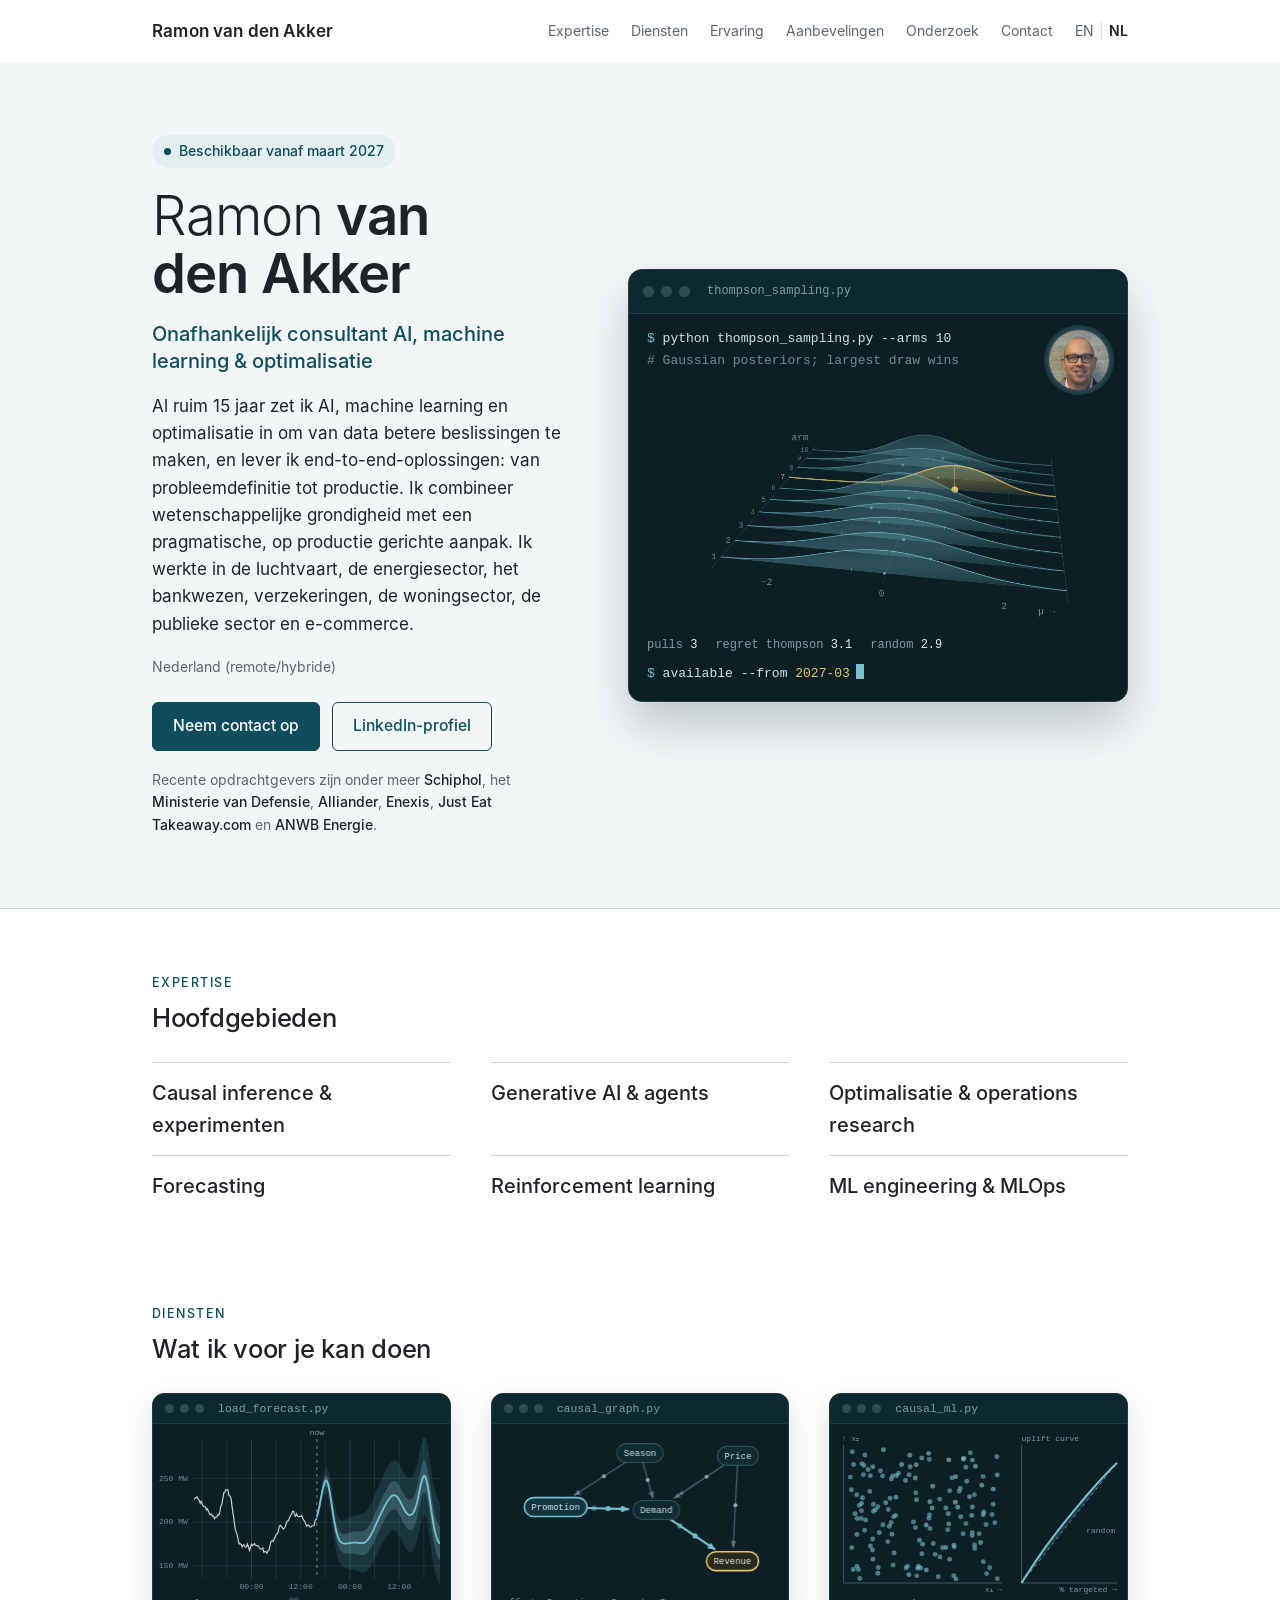
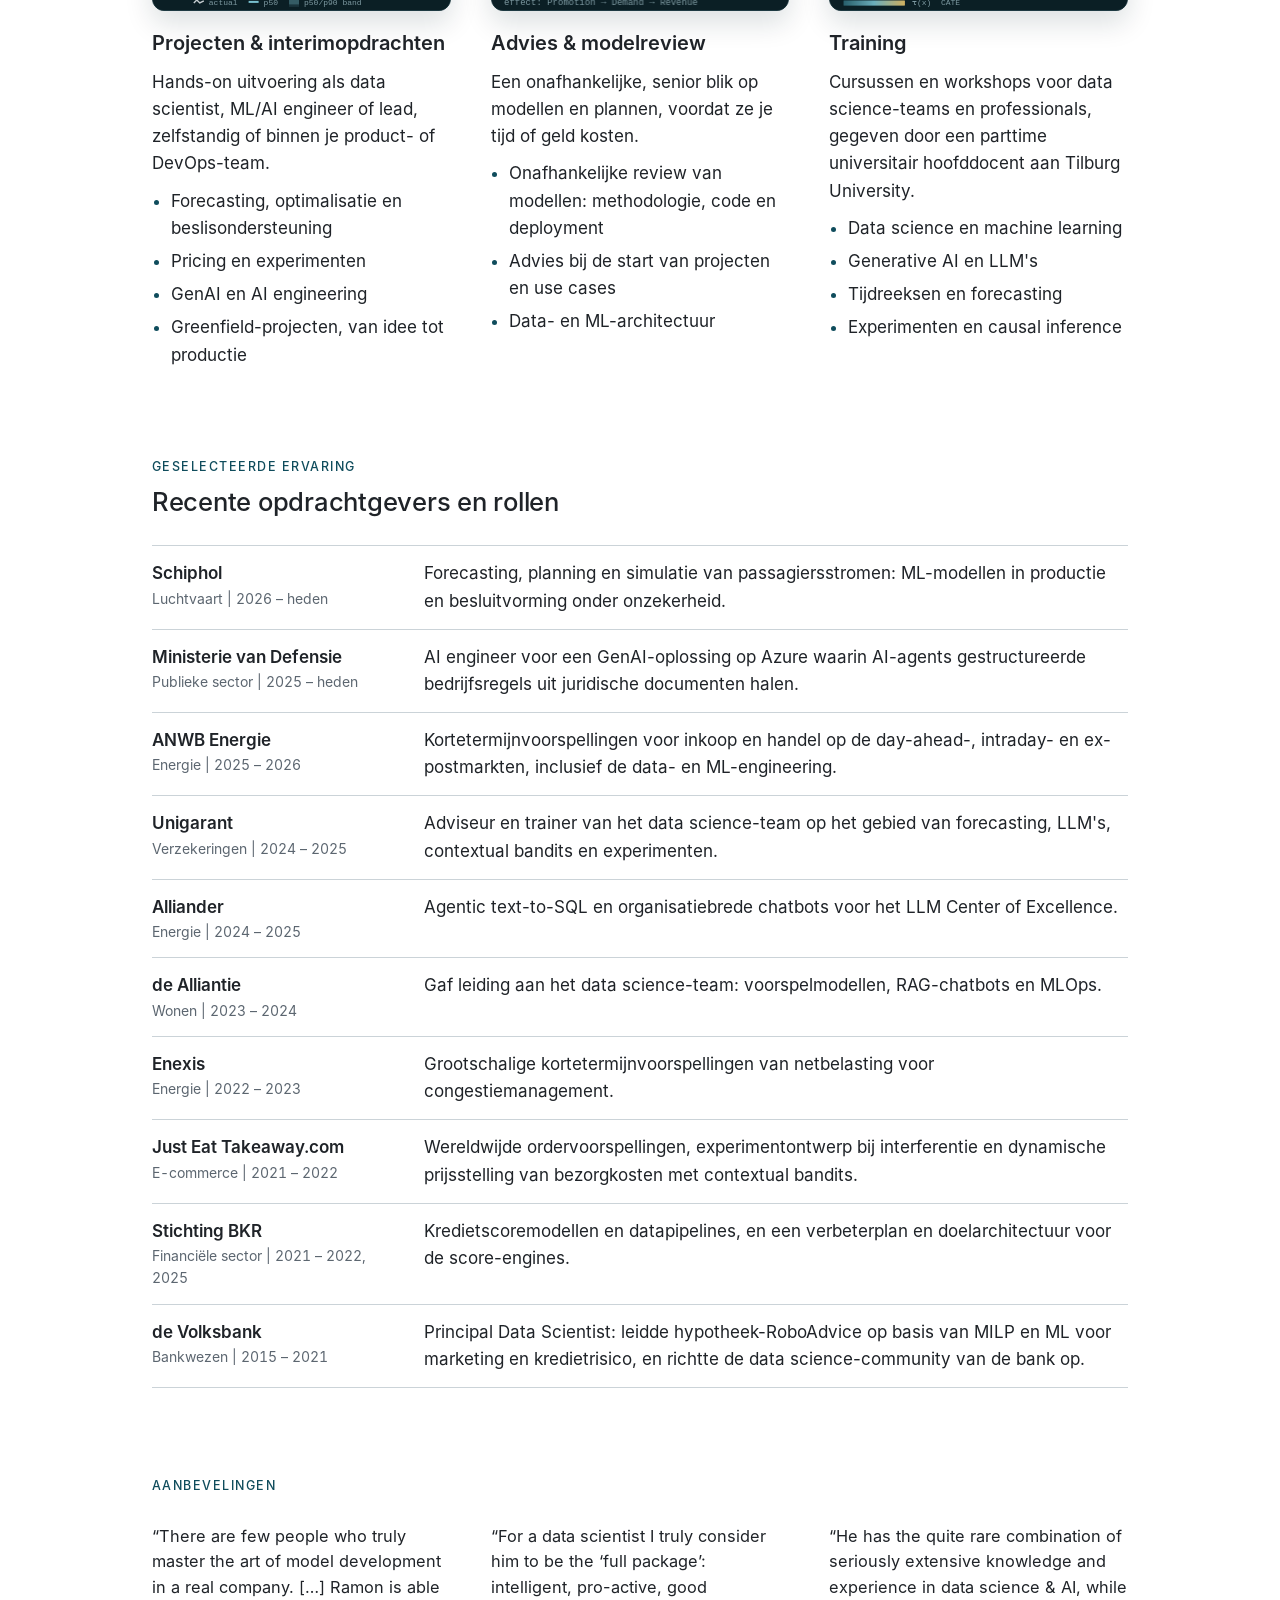
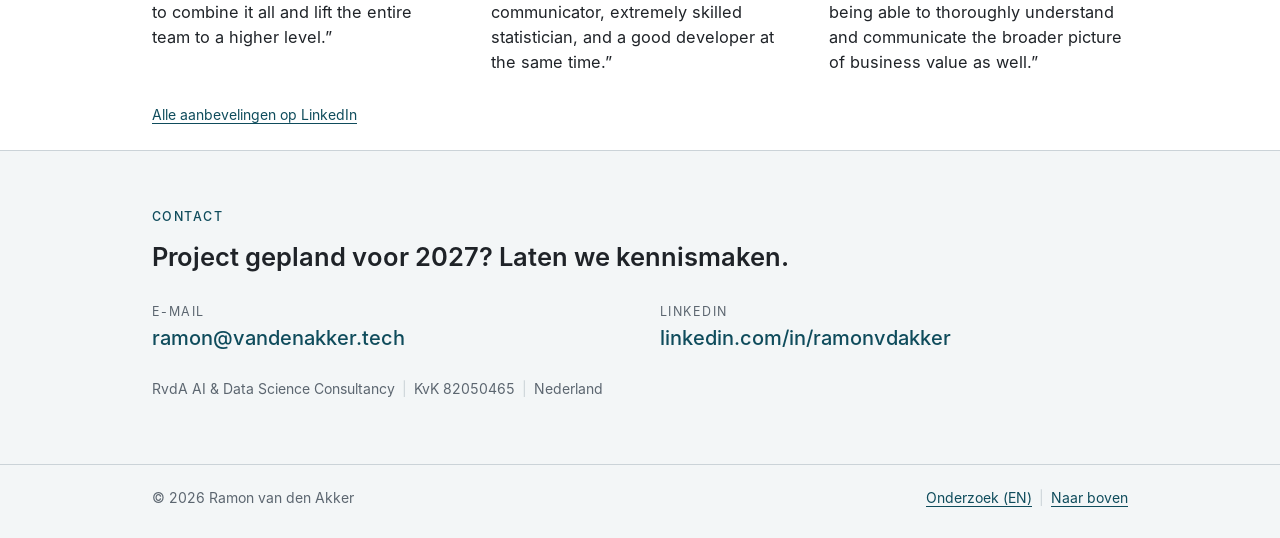
==== nl/index.html @ ed84de66 "vandenakker.tech: static site (EN/NL, research page, animated visuals) Hero: Gaussian Thompson sampl" ====
<!doctype html>
<html lang="nl">
<head>
<meta charset="utf-8">
<meta name="viewport" content="width=device-width, initial-scale=1, viewport-fit=cover">
<title>Ramon van den Akker | Consultant AI, ML &amp; optimalisatie</title>
<meta name="description" content="Onafhankelijk consultant AI, machine learning en optimalisatie. Ruim 15 jaar ervaring in het omzetten van data in betere beslissingen, end-to-end van probleem tot productie. Beschikbaar vanaf maart 2027.">
<link rel="canonical" href="https://vandenakker.tech/nl/">
<link rel="alternate" hreflang="en" href="https://vandenakker.tech/">
<link rel="alternate" hreflang="nl" href="https://vandenakker.tech/nl/">
<link rel="alternate" hreflang="x-default" href="https://vandenakker.tech/">
<meta property="og:locale" content="nl_NL">
<meta property="og:locale:alternate" content="en_US">
<meta property="og:type" content="profile">
<meta property="og:title" content="Ramon van den Akker | Onafhankelijk consultant AI, machine learning &amp; optimalisatie">
<meta property="og:description" content="Onafhankelijk consultant AI, machine learning en optimalisatie met ruim 15 jaar ervaring in end-to-end-oplossingen. Beschikbaar vanaf maart 2027.">
<meta property="og:url" content="https://vandenakker.tech/nl/">
<meta property="og:image" content="https://vandenakker.tech/assets/og-image.png">
<meta property="og:image:width" content="1200">
<meta property="og:image:height" content="630">
<meta name="twitter:card" content="summary_large_image">
<meta name="theme-color" content="#0F4C5C">
<link rel="icon" href="../favicon.svg" type="image/svg+xml">
<link rel="apple-touch-icon" href="../assets/apple-touch-icon.png">
<link rel="preload" href="../assets/fonts/Inter-Regular.woff2" as="font" type="font/woff2" crossorigin>
<link rel="stylesheet" href="../assets/style.css">
<link rel="stylesheet" href="../assets/services.css">
<script type="application/ld+json">
{
  "@context": "https://schema.org",
  "@graph": [
    {
      "@type": "Person",
      "@id": "https://vandenakker.tech/#person",
      "name": "Ramon van den Akker",
      "jobTitle": "Independent AI, Machine Learning & Optimization Consultant",
      "url": "https://vandenakker.tech/",
      "image": "https://vandenakker.tech/assets/photo.jpg",
      "email": "ramon@vandenakker.tech",
      "worksFor": {"@id": "https://vandenakker.tech/#business"},
      "sameAs": ["https://www.linkedin.com/in/ramonvdakker"],
      "affiliation": {"@type": "CollegeOrUniversity", "name": "Tilburg University"},
      "alumniOf": {"@type": "CollegeOrUniversity", "name": "Tilburg University"},
      "knowsAbout": ["Machine learning", "Operations research", "Mathematical optimization", "Forecasting", "Causal inference", "Generative AI", "MLOps", "Reinforcement learning"]
    },
    {
      "@type": "ProfessionalService",
      "@id": "https://vandenakker.tech/#business",
      "name": "RvdA AI & Data Science Consultancy",
      "url": "https://vandenakker.tech/",
      "email": "ramon@vandenakker.tech",
      "founder": {"@id": "https://vandenakker.tech/#person"},
      "areaServed": "NL",
      "identifier": {"@type": "PropertyValue", "propertyID": "KvK", "value": "82050465"}
    }
  ]
}
</script>
</head>
<body>

<header class="topbar">
  <div class="wrap">
    <a class="mark" href="#top">Ramon van den Akker</a>
    <nav class="nav" aria-label="Secties">
      <a href="#expertise">Expertise</a>
      <a href="#services">Diensten</a>
      <a href="#experience">Ervaring</a>
      <a href="#recommendations">Aanbevelingen</a>
      <a class="nav-keep" href="../research/index.html" hreflang="en">Onderzoek</a>
      <a class="nav-contact" href="#contact">Contact</a>
      <span class="lang"><a href="../index.html" hreflang="en" lang="en">EN</a><span class="sep" aria-hidden="true">|</span><strong aria-current="true">NL</strong></span>
    </nav>
  </div>
</header>

<main id="top">

<section class="hero" aria-labelledby="hero-title">
  <div class="wrap">
    <div class="hero-text">
      <p class="badge">Beschikbaar vanaf maart 2027</p>
      <h1 id="hero-title">Ramon <strong>van den Akker</strong></h1>
      <p class="tagline">Onafhankelijk consultant AI, machine learning &amp; optimalisatie</p>
      <p class="lede">Al ruim 15 jaar zet ik AI, machine learning en optimalisatie in om van data betere beslissingen
        te maken, en lever ik end-to-end-oplossingen: van probleemdefinitie tot productie. Ik combineer wetenschappelijke
        grondigheid met een pragmatische, op productie gerichte aanpak. Ik werkte in de luchtvaart,
        de energiesector, het bankwezen, verzekeringen, de woningsector, de publieke sector en e-commerce.</p>
      <p class="facts">Nederland (remote/hybride)</p>
      <div class="actions">
        <a class="btn btn-primary" href="mailto:ramon@vandenakker.tech?subject=Project%202027">Neem contact op</a>
        <a class="btn btn-secondary" href="https://www.linkedin.com/in/ramonvdakker">LinkedIn-profiel</a>
      </div>
      <p class="clients">Recente opdrachtgevers zijn onder meer <strong>Schiphol</strong>, het <strong>Ministerie van Defensie</strong>, <strong>Alliander</strong>, <strong>Enexis</strong>, <strong>Just Eat Takeaway.com</strong> en <strong>ANWB Energie</strong>.</p>
    </div>
    <div class="hero-vis" aria-hidden="true">
      <div class="term">
        <div class="term-bar"><i></i><i></i><i></i><span>thompson_sampling.py</span></div>
        <div class="term-body">
          <div class="hero-photo"><img src="../assets/photo.jpg" width="480" height="480" alt=""></div>
          <p><span class="tp">$</span> python thompson_sampling.py --arms 10</p>
          <p class="tc"># Gaussian posteriors; largest draw wins</p>
          <canvas class="bandit" width="880" height="470"></canvas>
          <p class="term-stats"><span>pulls <b data-k="pulls">0</b></span><span>regret thompson <b data-k="match">–</b></span><span>random <b data-k="regret">–</b></span></p>
          <p><span class="tp">$</span> available --from <span class="ts">2027-03</span><span class="cur"></span></p>
        </div>
      </div>
    </div>
  </div>
</section>

<section class="section" id="expertise" aria-labelledby="expertise-title">
  <div class="wrap">
    <div class="section-head">
      <p class="eyebrow">Expertise</p>
      <h2 id="expertise-title">Hoofdgebieden</h2>
    </div>
    <ul class="topics">
      <li>Causal inference &amp; experimenten</li>
      <li>Generative AI &amp; agents</li>
      <li>Optimalisatie &amp; operations research</li>
      <li>Forecasting</li>
      <li>Reinforcement learning</li>
      <li>ML engineering &amp; MLOps</li>
    </ul>
  </div>
</section>

<section class="section" id="services" aria-labelledby="services-title">
  <div class="wrap">
    <div class="section-head">
      <p class="eyebrow">Diensten</p>
      <h2 id="services-title">Wat ik voor je kan doen</h2>
    </div>
    <div class="services">
      <div class="service">
        <figure class="viz" data-viz="forecast"><div class="viz-bar" aria-hidden="true"><i></i><i></i><i></i><span>load_forecast.py</span></div><canvas aria-hidden="true"></canvas><figcaption class="viz-caption">Probabilistische voorspelling van de netbelasting per kwartier: gemeten belasting, p50-voorspelling en 50%/90%-banden die breder worden met de horizon.</figcaption></figure>
        <h3>Projecten &amp; interimopdrachten</h3>
        <p>Hands-on uitvoering als data scientist, ML/AI engineer of lead, zelfstandig of binnen je product- of DevOps-team.</p>
        <ul>
          <li>Forecasting, optimalisatie en beslisondersteuning</li>
          <li>Pricing en experimenten</li>
          <li>GenAI en AI engineering</li>
          <li>Greenfield-projecten, van idee tot productie</li>
        </ul>
      </div>
      <div class="service">
        <figure class="viz" data-viz="dag"><div class="viz-bar" aria-hidden="true"><i></i><i></i><i></i><span>causal_graph.py</span></div><canvas aria-hidden="true"></canvas><figcaption class="viz-caption">Causale graaf: het effect van een promotie op de omzet, met een backdoor-pad via het seizoen dat wordt gesloten door voor het seizoen te corrigeren.</figcaption></figure>
        <h3>Advies &amp; modelreview</h3>
        <p>Een onafhankelijke, senior blik op modellen en plannen, voordat ze je tijd of geld kosten.</p>
        <ul>
          <li>Onafhankelijke review van modellen: methodologie, code en deployment</li>
          <li>Advies bij de start van projecten en use cases</li>
          <li>Data- en ML-architectuur</li>
        </ul>
      </div>
      <div class="service">
        <figure class="viz" data-viz="uplift"><div class="viz-bar" aria-hidden="true"><i></i><i></i><i></i><span>causal_ml.py</span></div><canvas aria-hidden="true"></canvas><figcaption class="viz-caption">Causal machine learning: geschatte individuele behandeleffecten over twee kenmerken, en de bijbehorende uplift-curve boven willekeurige selectie.</figcaption></figure>
        <h3>Training</h3>
        <p>Cursussen en workshops voor data science-teams en professionals, gegeven door een parttime universitair hoofddocent aan Tilburg University.</p>
        <ul>
          <li>Data science en machine learning</li>
          <li>Generative AI en LLM's</li>
          <li>Tijdreeksen en forecasting</li>
          <li>Experimenten en causal inference</li>
        </ul>
      </div>
    </div>
  </div>
</section>

<section class="section" id="experience" aria-labelledby="experience-title">
  <div class="wrap">
    <div class="section-head">
      <p class="eyebrow">Geselecteerde ervaring</p>
      <h2 id="experience-title">Recente opdrachtgevers en rollen</h2>
    </div>
    <ul class="rows">
      <li><span class="label">Schiphol<span class="meta">Luchtvaart | 2026 – heden</span></span><p>Forecasting, planning en simulatie van passagiersstromen: ML-modellen in productie en besluitvorming onder onzekerheid.</p></li>
      <li><span class="label">Ministerie van Defensie<span class="meta">Publieke sector | 2025 – heden</span></span><p>AI engineer voor een GenAI-oplossing op Azure waarin AI-agents gestructureerde bedrijfsregels uit juridische documenten halen.</p></li>
      <li><span class="label">ANWB Energie<span class="meta">Energie | 2025 – 2026</span></span><p>Kortetermijnvoorspellingen voor inkoop en handel op de day-ahead-, intraday- en ex-postmarkten, inclusief de data- en ML-engineering.</p></li>
      <li><span class="label">Unigarant<span class="meta">Verzekeringen | 2024 – 2025</span></span><p>Adviseur en trainer van het data science-team op het gebied van forecasting, LLM's, contextual bandits en experimenten.</p></li>
      <li><span class="label">Alliander<span class="meta">Energie | 2024 – 2025</span></span><p>Agentic text-to-SQL en organisatiebrede chatbots voor het LLM Center of Excellence.</p></li>
      <li><span class="label">de Alliantie<span class="meta">Wonen | 2023 – 2024</span></span><p>Gaf leiding aan het data science-team: voorspelmodellen, RAG-chatbots en MLOps.</p></li>
      <li><span class="label">Enexis<span class="meta">Energie | 2022 – 2023</span></span><p>Grootschalige kortetermijnvoorspellingen van netbelasting voor congestiemanagement.</p></li>
      <li><span class="label">Just Eat Takeaway.com<span class="meta">E-commerce | 2021 – 2022</span></span><p>Wereldwijde ordervoorspellingen, experimentontwerp bij interferentie en dynamische prijsstelling van bezorgkosten met contextual bandits.</p></li>
      <li><span class="label">Stichting BKR<span class="meta">Financiële sector | 2021 – 2022, 2025</span></span><p>Kredietscoremodellen en datapipelines, en een verbeterplan en doelarchitectuur voor de score-engines.</p></li>
      <li><span class="label">de Volksbank<span class="meta">Bankwezen | 2015 – 2021</span></span><p>Principal Data Scientist: leidde hypotheek-RoboAdvice op basis van MILP en ML voor marketing en kredietrisico, en richtte de data science-community van de bank op.</p></li>
    </ul>
  </div>
</section>

<section class="section" id="recommendations" aria-labelledby="recommendations-title">
  <div class="wrap">
    <div class="section-head">
      <p class="eyebrow">Aanbevelingen</p>
      <h2 id="recommendations-title" class="visually-hidden">Wat collega's zeggen</h2>
    </div>
    <div class="quotes">
      <figure>
        <blockquote><p>“There are few people who truly master the art of model development in a real company. […] Ramon is able to combine it all and lift the entire team to a higher level.”</p></blockquote>
      </figure>
      <figure>
        <blockquote><p>“For a data scientist I truly consider him to be the ‘full package’: intelligent, pro-active, good communicator, extremely skilled statistician, and a good developer at the same time.”</p></blockquote>
      </figure>
      <figure>
        <blockquote><p>“He has the quite rare combination of seriously extensive knowledge and experience in data science &amp; AI, while being able to thoroughly understand and communicate the broader picture of business value as well.”</p></blockquote>
      </figure>
    </div>
    <p class="more"><a href="https://www.linkedin.com/in/ramonvdakker/details/recommendations/">Alle aanbevelingen op LinkedIn</a></p>
  </div>
</section>

<section class="contact" id="contact" aria-labelledby="contact-title">
  <div class="wrap">
    <div class="section-head">
      <p class="eyebrow">Contact</p>
      <h2 id="contact-title" class="contact-title">Project gepland voor 2027? Laten we kennismaken.</h2>
    </div>
    <div class="contact-grid">
      <dl>
        <div><dt>E-mail</dt><dd><a href="mailto:ramon@vandenakker.tech">ramon@vandenakker.tech</a></dd></div>
      </dl>
      <dl>
        <div><dt>LinkedIn</dt><dd><a href="https://www.linkedin.com/in/ramonvdakker">linkedin.com/in/ramonvdakker</a></dd></div>
      </dl>
    </div>
    <p class="business">RvdA AI &amp; Data Science Consultancy<span class="sep" aria-hidden="true">|</span>KvK 82050465<span class="sep" aria-hidden="true">|</span>Nederland</p>
  </div>
</section>

</main>

<footer>
  <div class="wrap">
    <span>© 2026 Ramon van den Akker</span>
    <span><a href="../research/index.html" hreflang="en">Onderzoek (EN)</a><span class="sep" aria-hidden="true">|</span><a href="#top">Naar boven</a></span>
  </div>
</footer>

<script src="../assets/bandit.js" defer></script>
<script src="../assets/services.js" defer></script>
</body>
</html>
---- assets/style.css ----
/* vandenakker.tech | single-column consultant site, same identity as the CV (Inter, petrol accent)
   Layout: one reading column (max 1040px) with label/content rows; hairlines instead of cards. */

@font-face { font-family: "Inter"; font-weight: 300; font-style: normal; font-display: swap; src: url("fonts/Inter-Light.woff2") format("woff2"); }
@font-face { font-family: "Inter"; font-weight: 400; font-style: normal; font-display: swap; src: url("fonts/Inter-Regular.woff2") format("woff2"); }
@font-face { font-family: "Inter"; font-weight: 500; font-style: normal; font-display: swap; src: url("fonts/Inter-Medium.woff2") format("woff2"); }
@font-face { font-family: "Inter"; font-weight: 600; font-style: normal; font-display: swap; src: url("fonts/Inter-SemiBold.woff2") format("woff2"); }

:root {
  --bg: #FFFFFF;
  --band: #F3F6F7;          /* faint petrol-tinted band behind hero and contact */
  --ink: #1F2328;
  --muted: #5C6670;
  --hairline: #CBD3D8;
  --accent: #0F4C5C;
  --accent-ink: #FFFFFF;    /* text on accent buttons */
  --accent-soft: #E3EEF0;   /* availability badge */
  --font: "Inter", "Segoe UI", Roboto, "Helvetica Neue", Arial, sans-serif;
  --step--1: 0.875rem;
  --step-0: 1.0625rem;
  --step-1: 1.25rem;
  --step-2: 1.6rem;
  --step-3: clamp(2.2rem, 1.6rem + 2.6vw, 3.4rem);
  --measure: 66ch;
  --wrap: 1040px;
}
@media (prefers-color-scheme: dark) {
  :root:not([data-theme="light"]) {
    --bg: #0E1416; --band: #141C1F; --ink: #E6EBED; --muted: #9AA7AE; --hairline: #2B373C;
    --accent: #79C0CF; --accent-ink: #0B1F25; --accent-soft: #17323A; color-scheme: dark;
  }
}
:root[data-theme="dark"] {
  --bg: #0E1416; --band: #141C1F; --ink: #E6EBED; --muted: #9AA7AE; --hairline: #2B373C;
  --accent: #79C0CF; --accent-ink: #0B1F25; --accent-soft: #17323A; color-scheme: dark;
}

*, *::before, *::after { box-sizing: border-box; }
html { -webkit-text-size-adjust: 100%; scroll-behavior: smooth; }
@media (prefers-reduced-motion: reduce) { html { scroll-behavior: auto; } }
body {
  margin: 0;
  background: var(--bg);
  color: var(--ink);
  font-family: var(--font);
  font-size: var(--step-0);
  line-height: 1.6;
  font-feature-settings: "calt" 0;
}
img { max-width: 100%; height: auto; display: block; }
a { color: var(--accent); text-underline-offset: 0.18em; text-decoration-thickness: 1px; }
a:hover { text-decoration-thickness: 2px; }
:focus-visible { outline: 2px solid var(--accent); outline-offset: 3px; border-radius: 2px; }
h1, h2, h3 { text-wrap: balance; margin: 0; }
p { margin: 0; }

.wrap {
  max-width: var(--wrap);
  margin-inline: auto;
  padding-left: max(16px, env(safe-area-inset-left, 0px));
  padding-right: max(16px, env(safe-area-inset-right, 0px));
}
@media (min-width: 720px) {
  .wrap { padding-left: max(32px, env(safe-area-inset-left, 0px)); padding-right: max(32px, env(safe-area-inset-right, 0px)); }
}

/* ------------------------------------------------------------ top bar */
.topbar .wrap { display: flex; align-items: center; justify-content: space-between; gap: 16px; padding-block: 18px; }
.mark { font-weight: 600; color: var(--ink); text-decoration: none; letter-spacing: 0.01em; }
.mark span { color: var(--accent); }
.nav { display: flex; gap: 22px; font-size: var(--step--1); }
.nav a { color: var(--muted); text-decoration: none; }
.nav a:hover { color: var(--ink); }
.lang { color: var(--muted); white-space: nowrap; }
.lang strong { color: var(--ink); font-weight: 600; }
.lang .sep { padding-inline: 0.35em; }
.nav .lang a { color: var(--muted); }
@media (max-width: 429px) { .nav .nav-keep:not([aria-current]) { display: none; } }
@media (max-width: 719px) { .mark { white-space: nowrap; font-size: 0.95rem; } .nav { gap: 14px; } }
@media (max-width: 719px) { .nav > a:not(.nav-contact):not(.nav-keep) { display: none; } }

/* ------------------------------------------------------------ hero */
.hero {
  --hero-bg: var(--band);
  position: relative; overflow: hidden; background: var(--hero-bg); color: var(--ink); border-bottom: 1px solid var(--hairline);
}
.hero-text { min-width: 0; display: grid; gap: 18px; max-width: 34rem; }
.badge {
  justify-self: start; display: inline-flex; align-items: center; gap: 8px;
  background: var(--accent-soft); color: var(--accent); font-weight: 500; font-size: var(--step--1);
  padding: 5px 12px; border-radius: 999px;
}
.badge::before { content: ""; width: 7px; height: 7px; border-radius: 50%; background: var(--accent); }
.hero h1 { font-size: var(--step-3); line-height: 1.08; font-weight: 300; letter-spacing: -0.02em; }
.hero h1 strong { font-weight: 600; }
.tagline { font-size: var(--step-1); font-weight: 500; color: var(--accent); line-height: 1.35; }
.lede { max-width: var(--measure); color: var(--ink); }
.lede em { font-style: normal; font-weight: 600; }
.facts { font-size: var(--step--1); color: var(--muted); }
.sep { color: var(--hairline); padding-inline: 0.5em; }
.actions { display: flex; flex-wrap: wrap; gap: 12px; margin-top: 6px; }
.btn {
  display: inline-flex; align-items: center; gap: 8px; padding: 11px 20px; border-radius: 6px;
  font-weight: 500; font-size: 0.975rem; text-decoration: none; border: 1px solid var(--accent);
}
.btn-primary { background: var(--accent); color: var(--accent-ink); }
.btn-secondary { color: var(--accent); background: transparent; }
.btn:hover { text-decoration: none; filter: brightness(1.08); }

/* Hero visual: terminal running a live Thompson-sampling bandit (assets/bandit.js) + portrait */
.hero-vis { position: relative; width: 100%; max-width: 520px; justify-self: center; margin-top: 28px; }
.term {
  background: #0B1F25; color: #CFE3E8; border: 1px solid #1E3A42; border-radius: 14px; overflow: hidden;
  box-shadow: 0 24px 48px rgba(8, 38, 46, .22);
  font: 13px/1.7 ui-monospace, "SFMono-Regular", Menlo, Consolas, monospace;
}
.term-bar { display: flex; align-items: center; gap: 7px; padding: 11px 14px; background: #0E2830; border-bottom: 1px solid #1E3A42; }
.term-bar i { width: 11px; height: 11px; border-radius: 50%; background: #2B4A52; display: block; }
.term-bar span { margin-left: 10px; color: #7E9AA2; font-size: 12px; }
.term-body { padding: 14px 18px 16px; }
.term-body p { margin: 0; white-space: nowrap; overflow: hidden; text-overflow: ellipsis; }
.tp { color: #79C0CF; } .tc { color: #6F8A92; } .ts { color: #E9C46A; }
.bandit { display: block; width: 100%; height: auto; aspect-ratio: 880 / 470; margin: 10px 0 6px; }
.term-stats { display: flex; gap: 18px; color: #7E9AA2; font-size: 12px; margin-bottom: 8px !important; }
.term-stats b { color: #E6EBED; font-weight: 500; }
.cur { display: inline-block; width: 8px; height: 15px; margin-left: 6px; background: #79C0CF; vertical-align: -2px; animation: blink 1.1s steps(1) infinite; }
@keyframes blink { 50% { opacity: 0; } }
@media (prefers-reduced-motion: reduce) { .cur { animation: none; } }
.term-body { position: relative; }
.hero-photo {
  position: absolute; right: 16px; top: 14px; width: 58px; aspect-ratio: 1; border-radius: 50%; overflow: hidden;
  border: 2px solid #2B4A52; box-shadow: 0 0 0 3px rgba(121,192,207,.18);
}
.hero-photo img { width: 100%; height: 100%; object-fit: cover; }
.term-body > p:nth-of-type(-n+2) { padding-right: 70px; }
.hero .wrap { display: grid; gap: 8px; grid-template-columns: minmax(0, 1fr); align-items: center; padding-block: 44px 48px; }
@media (min-width: 900px) {
  .hero .wrap { grid-template-columns: minmax(0, 1fr) minmax(0, 500px); gap: 48px; padding-block: 72px 72px; }
  .hero-vis { margin-top: 0; }
  .hero-photo { width: 64px; }
  .term-body > p:nth-of-type(-n+2) { padding-right: 78px; }
}

/* ------------------------------------------------------------ sections */
.section .wrap { padding-block: 64px 24px; display: grid; gap: 28px; }
.eyebrow {
  font-size: 0.78rem; font-weight: 500; letter-spacing: 0.12em; text-transform: uppercase; color: var(--accent);
}
.section h2 { font-size: var(--step-2); font-weight: 500; letter-spacing: -0.01em; line-height: 1.2; max-width: 30ch; }
.section-head { display: grid; gap: 10px; }
.intro { max-width: var(--measure); color: var(--muted); }

/* label | text rows (expertise, experience) */
.rows { list-style: none; margin: 0; padding: 0; display: grid; }
.rows li { display: grid; gap: 4px 32px; padding-block: 14px; border-top: 1px solid var(--hairline); }
.rows li:last-child { border-bottom: 1px solid var(--hairline); }
@media (min-width: 720px) { .rows li { grid-template-columns: 240px minmax(0, 1fr); } }
.rows .label { font-weight: 600; }
.rows .meta { display: block; font-weight: 400; font-size: var(--step--1); color: var(--muted); font-variant-numeric: tabular-nums; }
.rows p { min-width: 0; }

/* services */
.services { display: grid; gap: 28px; }
@media (min-width: 760px) { .services { grid-template-columns: repeat(3, minmax(0, 1fr)); gap: 40px; } }
.service { display: grid; gap: 10px; align-content: start; }
.service h3 { font-size: var(--step-1); font-weight: 600; }
.service ul { margin: 0; padding-left: 1.1em; display: grid; gap: 6px; }
.service li::marker { color: var(--accent); }

/* sub-page header */
.page-head { background: var(--band); border-bottom: 1px solid var(--hairline); }
.page-head .wrap { padding-block: 56px 60px; display: grid; gap: 16px; }
.page-head h1 { font-size: var(--step-3); line-height: 1.1; font-weight: 300; letter-spacing: -0.02em; max-width: 22ch; }
.nav a[aria-current="page"] { color: var(--ink); font-weight: 500; }

/* papers */
.paper-list { list-style: none; margin: 0 0 12px; padding: 0; display: grid; }
.paper-list li { display: grid; grid-template-columns: 56px minmax(0, 1fr); gap: 16px; padding-block: 12px; border-top: 1px solid var(--hairline); }
.paper-list li:last-child { border-bottom: 1px solid var(--hairline); }
.paper-list .py { color: var(--muted); font-variant-numeric: tabular-nums; font-size: var(--step--1); padding-top: 2px; }
.paper-list .pt { display: block; font-weight: 500; }
.paper-list .pt a { color: var(--ink); text-decoration: none; }
.paper-list .pt a:hover { color: var(--accent); text-decoration: underline; }
.paper-list .pa, .paper-list .pv { display: block; font-size: var(--step--1); color: var(--muted); }
.page-head .lede { max-width: 60ch; font-size: var(--step-1); line-height: 1.5; }

/* publications */
.pubs { margin: 0; padding-left: 1.3em; display: grid; gap: 14px; max-width: 80ch; }
.pubs li::marker { color: var(--accent); }
.pubs .venue { color: var(--muted); }

.clients { font-size: var(--step--1); color: var(--muted); max-width: 40rem; }
.clients strong { color: var(--ink); font-weight: 500; }
.visually-hidden { position: absolute; width: 1px; height: 1px; overflow: hidden; clip: rect(0 0 0 0); white-space: nowrap; }

/* expertise topics */
.topics { list-style: none; margin: 0; padding: 0; display: grid; gap: 0 40px; }
@media (min-width: 720px) { .topics { grid-template-columns: repeat(2, minmax(0, 1fr)); } }
@media (min-width: 980px) { .topics { grid-template-columns: repeat(3, minmax(0, 1fr)); } }
.topics li { padding-block: 14px; border-top: 1px solid var(--hairline); font-weight: 500; font-size: var(--step-1); }

/* quotes */
.quotes { display: grid; gap: 28px; }
@media (min-width: 820px) { .quotes { grid-template-columns: repeat(3, minmax(0, 1fr)); gap: 40px; } }
.quotes figure { margin: 0; display: grid; gap: 12px; align-content: start; }
.quotes blockquote { margin: 0; font-size: 1.02rem; line-height: 1.55; }
.quotes figcaption { font-size: var(--step--1); color: var(--muted); }
.more { font-size: var(--step--1); }

/* contact */
.contact { background: var(--band); border-top: 1px solid var(--hairline); }
.contact .wrap { padding-block: 56px 64px; display: grid; gap: 24px; }
.contact-grid { display: grid; gap: 18px 40px; }
@media (min-width: 720px) { .contact-grid { grid-template-columns: repeat(2, minmax(0, 1fr)); } }
.contact dl { margin: 0; display: grid; gap: 14px; }
.contact dt { font-size: 0.78rem; letter-spacing: 0.12em; text-transform: uppercase; color: var(--muted); }
.contact dd { margin: 0; font-size: var(--step-1); font-weight: 500; overflow-wrap: anywhere; }
.contact dd a { text-decoration: none; }
.contact dd a:hover { text-decoration: underline; }
.business { font-size: var(--step--1); color: var(--muted); }

footer { background: var(--band); border-top: 1px solid var(--hairline); }
footer .wrap { padding-block: 22px 28px; font-size: var(--step--1); color: var(--muted); display: flex; flex-wrap: wrap; gap: 8px 16px; justify-content: space-between; }
---- assets/services.css ----
/* Animated service visuals (assets/services.js). Same look as the hero terminal. */
.viz {
  margin: 0 0 6px; background: #0B1F25; border: 1px solid #1E3A42; border-radius: 12px; overflow: hidden;
  box-shadow: 0 12px 28px rgba(8, 38, 46, .14);
}
.viz-bar { display: flex; align-items: center; gap: 6px; padding: 8px 12px; background: #0E2830; border-bottom: 1px solid #1E3A42; }
.viz-bar i { width: 9px; height: 9px; border-radius: 50%; background: #2B4A52; display: block; }
.viz-bar span {
  margin-left: 8px; color: #7E9AA2; font: 11.5px/1.2 ui-monospace, "SFMono-Regular", Menlo, Consolas, monospace;
  white-space: nowrap; overflow: hidden; text-overflow: ellipsis;
}
.viz canvas { display: block; width: 100%; height: auto; aspect-ratio: 16 / 10; }
.viz-caption { position: absolute; width: 1px; height: 1px; overflow: hidden; clip: rect(0 0 0 0); white-space: nowrap; }
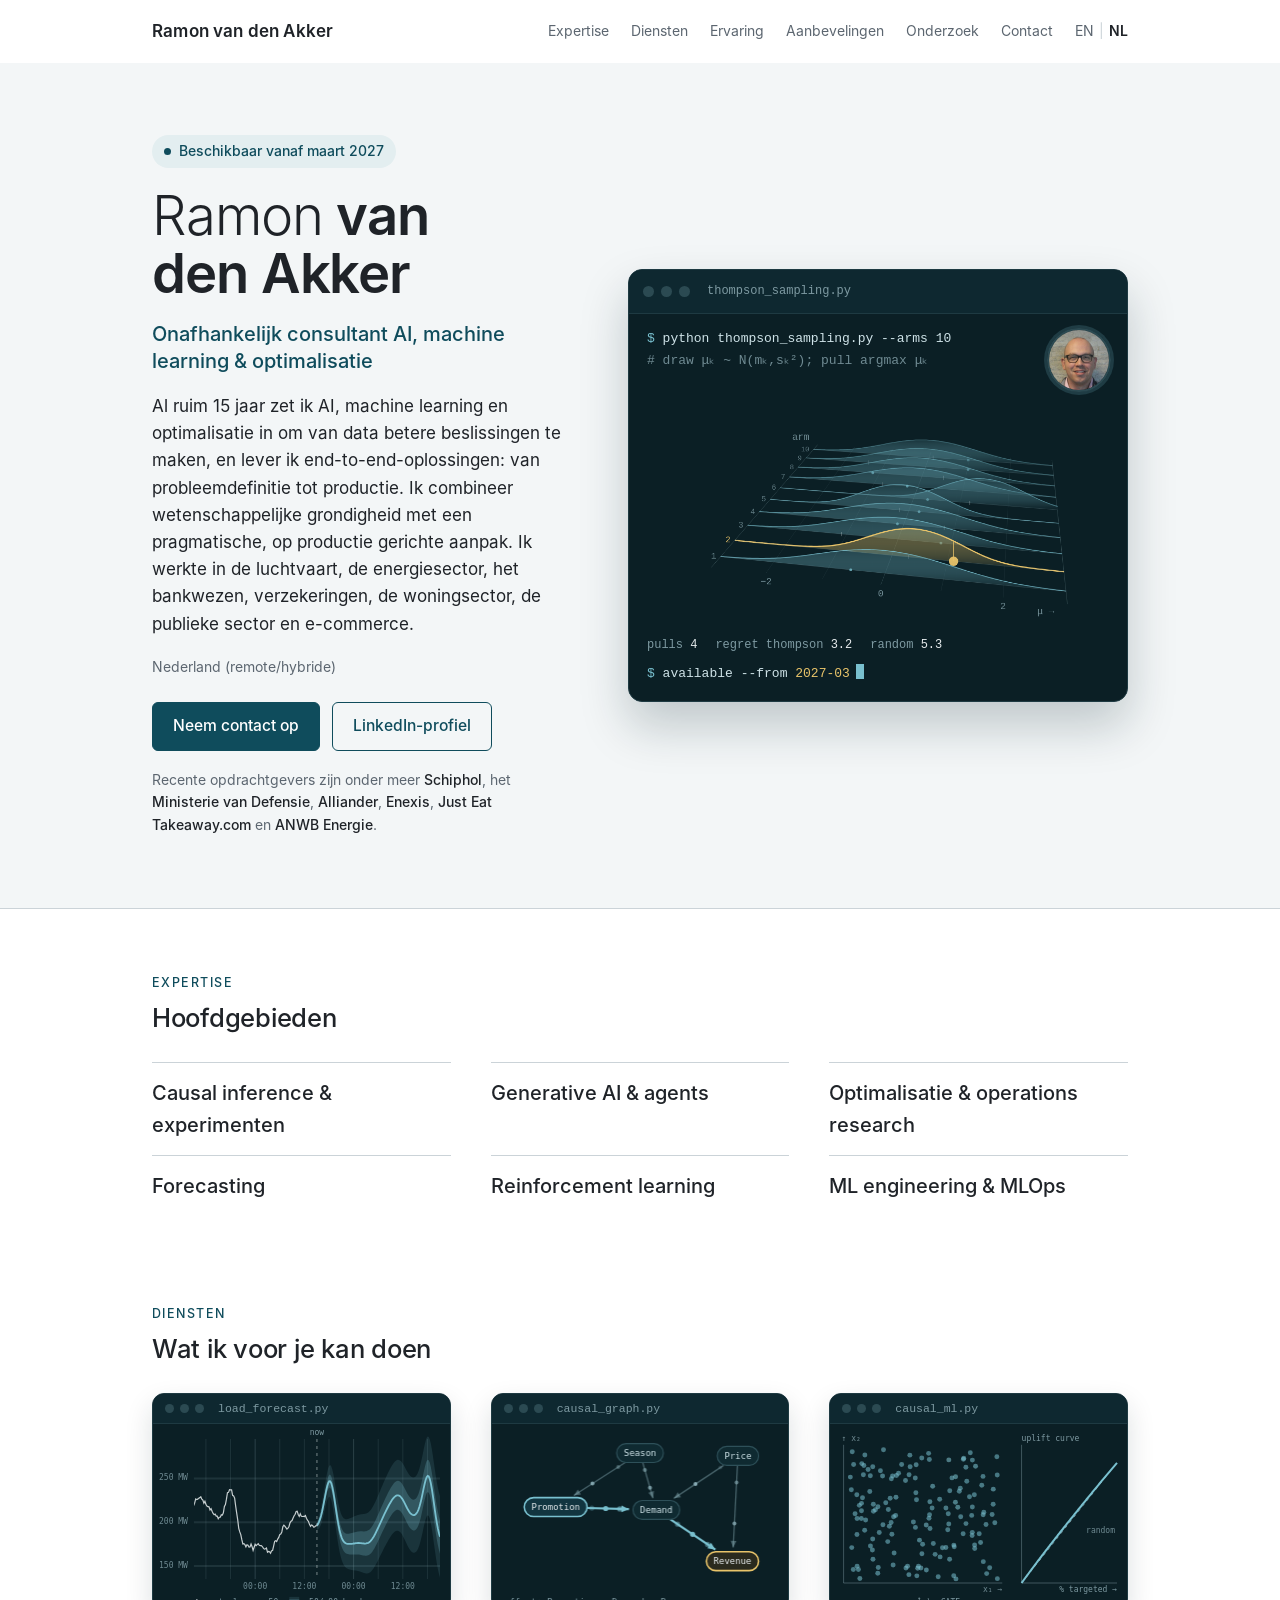
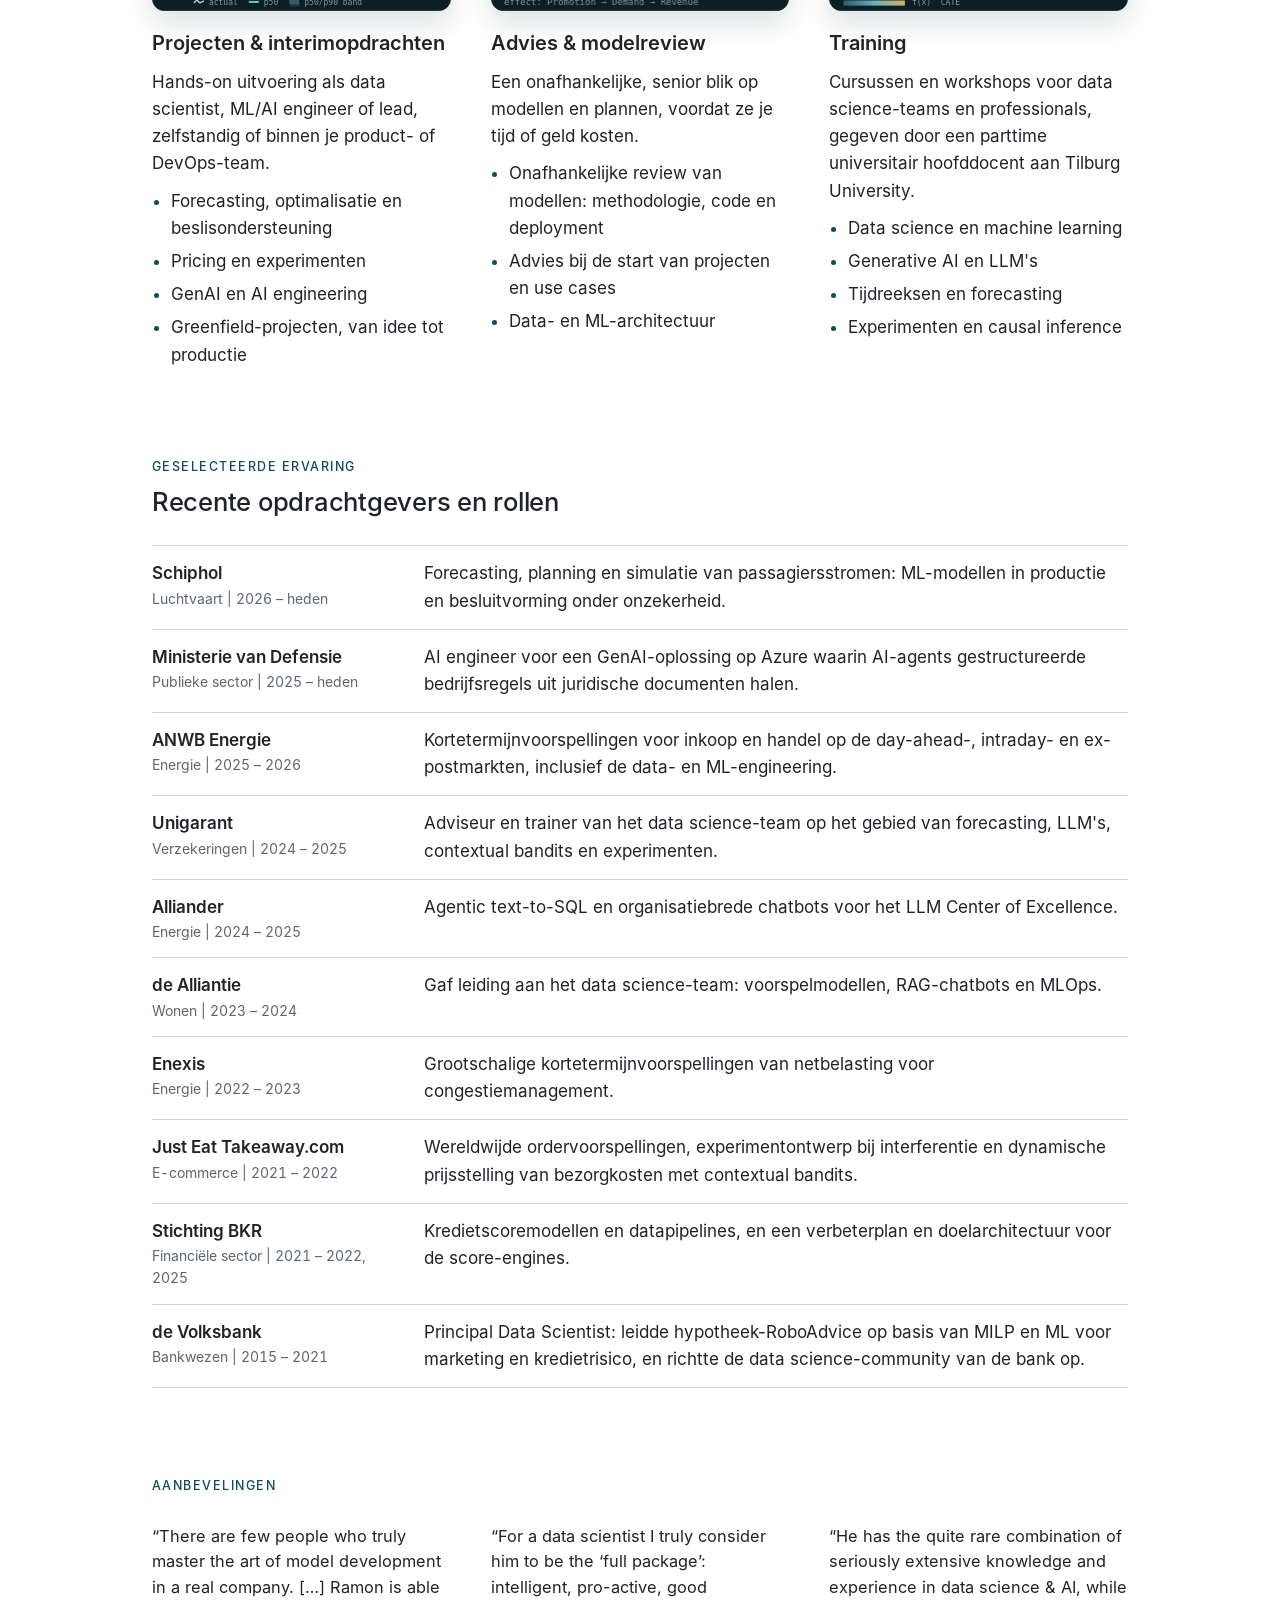
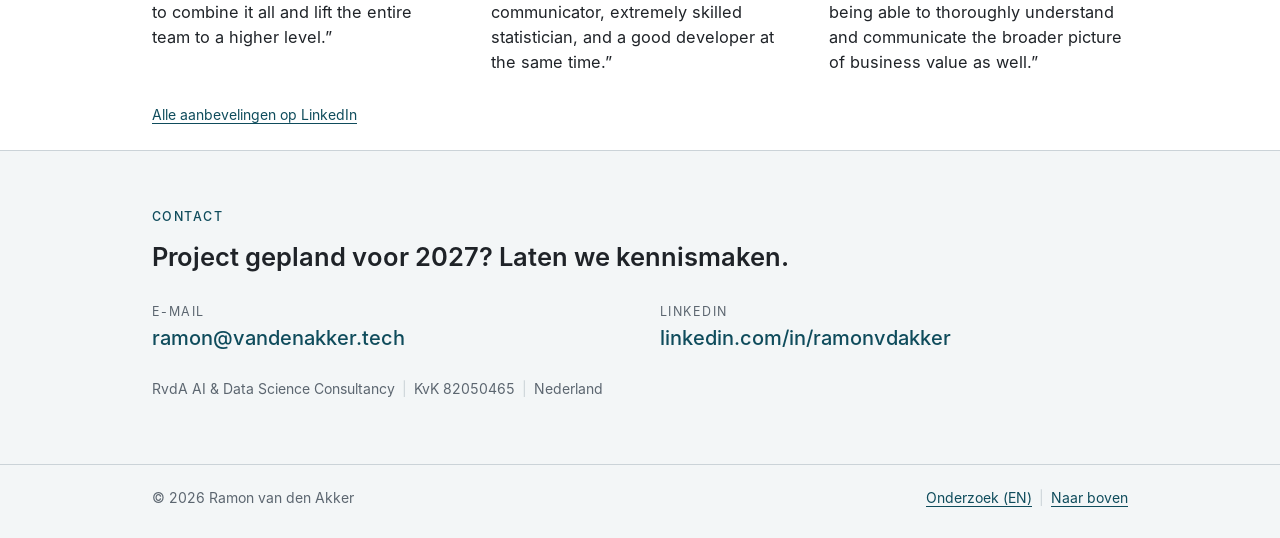
==== commit d484a1c4: "Hero comment: state the Thompson sampling rule Co-Authored-By: Claude Opus 5.5 <noreply@anthropic.co" ====
--- a/nl/index.html
+++ b/nl/index.html
@@ -99,7 +99,7 @@
         <div class="term-body">
           <div class="hero-photo"><img src="../assets/photo.jpg" width="480" height="480" alt=""></div>
           <p><span class="tp">$</span> python thompson_sampling.py --arms 10</p>
-          <p class="tc"># Gaussian posteriors; largest draw wins</p>
+          <p class="tc"># draw μₖ ~ N(mₖ,sₖ²); pull argmax μₖ</p>
           <canvas class="bandit" width="880" height="470"></canvas>
           <p class="term-stats"><span>pulls <b data-k="pulls">0</b></span><span>regret thompson <b data-k="match">–</b></span><span>random <b data-k="regret">–</b></span></p>
           <p><span class="tp">$</span> available --from <span class="ts">2027-03</span><span class="cur"></span></p>
